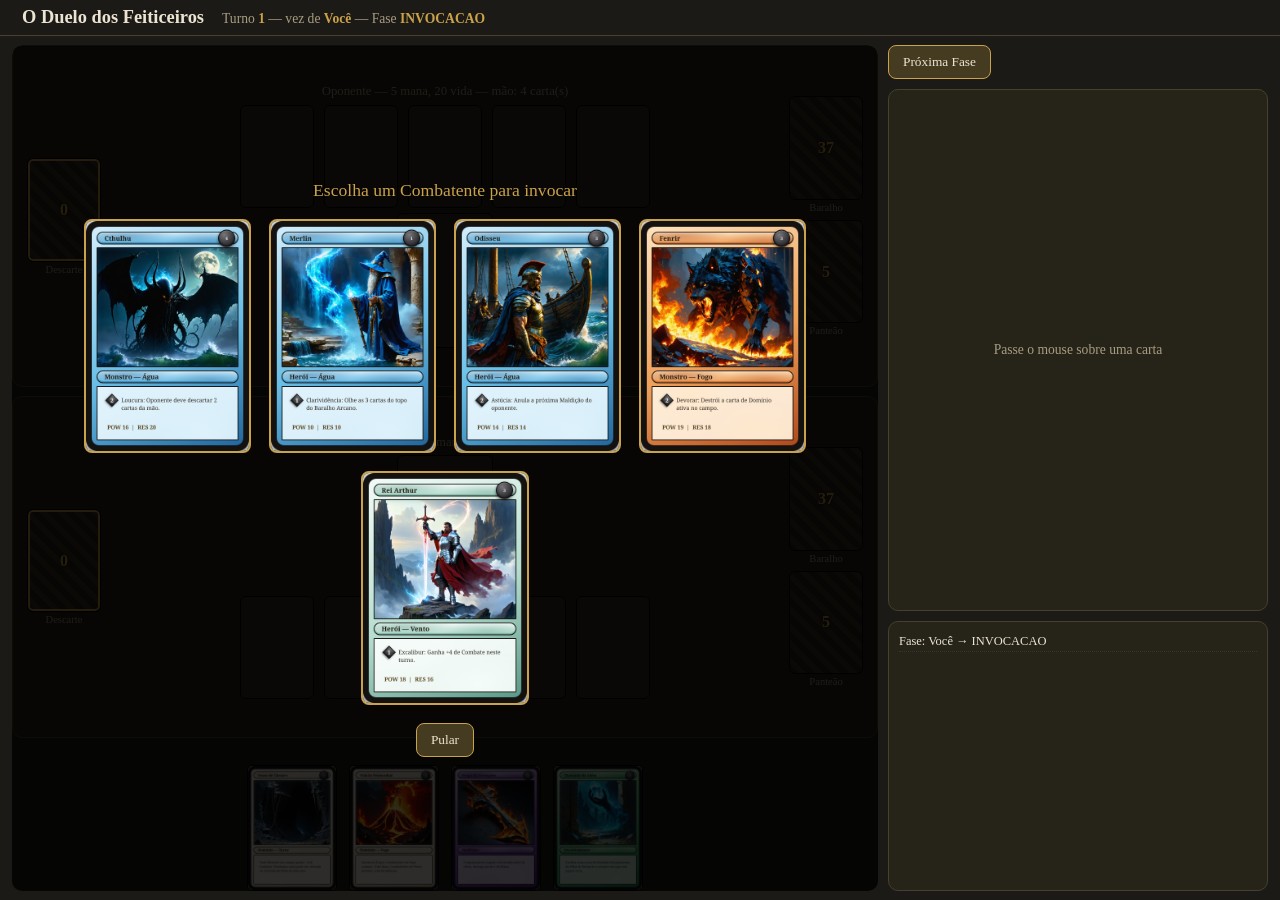
==== webgame/index.html @ 6816a3c7 "Initial commit: baseline snapshot of O Duelo dos Feiticeiros Python reference engine (game/), browse" ====
<!doctype html>
<html lang="pt-BR">
<head>
<meta charset="UTF-8" />
<title>O Duelo dos Feiticeiros</title>
<link rel="stylesheet" href="style.css" />
</head>
<body>

<header>
  <h1>O Duelo dos Feiticeiros</h1>
  <div class="status" id="status-turno"></div>
</header>

<main>
  <section class="tabuleiro oponente" id="tabuleiro-oponente"></section>

  <section class="tabuleiro jogador" id="tabuleiro-jogador"></section>

  <div class="mao-jogador" id="mao-jogador"></div>

  <aside class="painel-lateral">
    <!-- Fim de turno/Atacar ficam SEMPRE acima do preview (primeiro no fluxo
         em coluna), pra nunca ficarem inacessíveis atrás de uma imagem de
         preview grande. -->
    <div class="controles">
      <button class="acao" id="btn-fase">Próxima Fase</button>
      <button class="acao" id="btn-atacar" style="display:none">Atacar</button>
    </div>
    <div id="preview">
      <div class="vazio" id="preview-vazio">Passe o mouse sobre uma carta</div>
      <img id="preview-img" style="display:none" alt="" />
      <div class="legenda" id="preview-legenda" style="display:none">
        <div class="nome" id="preview-nome"></div>
        <div class="meta" id="preview-meta"></div>
      </div>
    </div>
    <div id="log"></div>
  </aside>

  <!-- Os overlays ficam DENTRO do grid, restritos a coluna do tabuleiro
       (grid-column 1), pra nunca cobrir o painel de preview ao lado. -->
  <div id="overlay-selecao">
    <div id="selecao-prompt" style="font-size:1.1rem;color:var(--accent)"></div>
    <div class="opcoes" id="selecao-opcoes"></div>
  </div>

  <div id="overlay-fim">
    <h2 id="fim-titulo"></h2>
    <p id="fim-motivo"></p>
    <p id="fim-resumo"></p>
    <button class="acao" id="btn-nova-partida">Nova Partida</button>
  </div>

  <div id="overlay-descarte">
    <div id="descarte-titulo" style="font-size:1.1rem;color:var(--accent)"></div>
    <div class="opcoes opcoes-rolavel" id="descarte-cartas"></div>
    <button class="acao" id="btn-fechar-descarte">Fechar</button>
  </div>
</main>

<script src="data.js"></script>
<script src="events.js"></script>
<script src="triggers.js"></script>
<script src="deck.js"></script>
<script src="board.js"></script>
<script src="engine.js"></script>
<script src="selection.js"></script>
<script src="effects.js"></script>
<script src="curses.js"></script>
<script src="actions.js"></script>
<script src="ai.js"></script>
<script src="ui.js"></script>
<script src="main.js"></script>
</body>
</html>
---- webgame/style.css ----
/* Paleta e tokens no mesmo espírito de gallery.html/templates/card.css */
:root {
  --bg: #1c1a16;
  --bg-panel: #262319;
  --bg-slot: #302c22;
  --border: #46402c;
  --text: #ece4d2;
  --text-muted: #a89d81;
  --accent: #c9a24b;
  --accent-2: #6fae9d;
  --perigo: #d16a5a;
}

* { box-sizing: border-box; }
html, body {
  margin: 0; height: 100%;
  background: var(--bg); color: var(--text);
  font-family: Georgia, 'Times New Roman', serif;
  overflow: hidden; /* a pagina inteira (mao + tabuleiro) precisa caber na tela, sem rolagem */
}
body { display: flex; flex-direction: column; height: 100vh; }

header {
  flex: 0 0 auto;
  padding: 0.8vh 22px;
  border-bottom: 1px solid var(--border);
  display: flex; align-items: baseline; gap: 18px; flex-wrap: wrap;
}
header h1 { margin: 0; font-size: 1.15rem; }
header .status { color: var(--text-muted); font-size: 0.85rem; }
header .status b { color: var(--accent); }

main {
  flex: 1 1 auto;
  display: grid;
  grid-template-columns: 1fr 380px;
  grid-template-rows: 1fr 1fr auto;
  gap: 1vh 10px;
  padding: 1vh 12px;
  min-height: 0;
}

.tabuleiro {
  display: flex;
  flex-direction: row;
  align-items: center;
  justify-content: space-between;
  gap: 14px;
  padding: 0.6vh 14px;
  background: var(--bg-panel);
  border: 1px solid var(--border);
  border-radius: 10px;
  min-height: 0;
  /* position:relative sozinho NÃO cria stacking context — sem o z-index:0
     aqui, o ::before com z-index:-1 (fundo do Domínio) escapa pra debaixo de
     um ancestral qualquer em vez de ficar só atrás dos filhos DESTE elemento,
     e some visualmente atrás do fundo escuro da página. */
  position: relative; z-index: 0;
}
.tabuleiro.oponente { grid-column: 1; grid-row: 1; }
.tabuleiro.jogador { grid-column: 1; grid-row: 2; }
.mao-jogador { grid-column: 1; grid-row: 3; }

/* Só pode haver 1 Domínio ativo por lado (jogar outro destrói o anterior —
   TCG.acoes.jogarCartaDeCampo). Enquanto ativo, a arte dele vira o fundo do
   campo INTEIRO dos dois lados do tabuleiro (TCG.dominioParaFundo) — não um
   card num slot. A arte fica num ::before (não direto no .tabuleiro) pra dar
   pra inverter só ela no lado do oponente sem virar o conteúdo real (cartas,
   pilhas) de cabeça pra baixo junto; z-index negativo garante que ela fica
   ATRÁS dos filhos normais do tabuleiro (ver truque de "camada de fundo" com
   position:relative no pai + z-index:-1 no pseudo-elemento). O gradiente
   escurece a arte pra manter as cartas por cima legíveis. */
.tabuleiro.com-dominio::before {
  content: "";
  position: absolute; inset: 0; z-index: -1; border-radius: 10px;
  background-image: linear-gradient(rgba(12,10,8,0.74), rgba(12,10,8,0.74)), var(--dominio-art);
  background-size: cover;
  background-position: center;
  pointer-events: none;
}
/* O tabuleiro do oponente é o lado "espelhado" da mesa (mesma ideia de
   virar o combatente dele pra encarar o do jogador, ver .tabuleiro do
   oponente/jogador em renderLado) — a arte do Domínio compartilhado também
   aparece invertida ali, como se fosse vista do lado oposto da mesma cena. */
.tabuleiro.oponente.com-dominio::before {
  transform: scaleY(-1);
}
.dominio-tag {
  position: absolute; top: 6px; left: 12px; z-index: 5;
  background: rgba(15,13,10,0.85); color: var(--accent);
  font-size: 0.7rem; padding: 3px 10px; border-radius: 6px;
  border: 1px solid rgba(201,162,75,0.6);
  cursor: pointer;
}

.tabuleiro-centro {
  flex: 1 1 auto;
  display: flex; flex-direction: column; align-items: center; justify-content: center;
  gap: 0.6vh; min-width: 0;
}

/* Baralho/Panteão ficam à DIREITA (empilhados), Descarte à ESQUERDA — cada
   um do mesmo tamanho de um slot normal, só virado pra baixo com o número
   de cartas centralizado por cima. */
.pilhas-laterais { display: flex; flex-direction: column; gap: 0.8vh; align-items: center; flex: 0 0 auto; }

.linha-magia { display: flex; gap: 10px; }
.linha-monstro { display: flex; gap: 16px; align-items: center; }

.pilha { display: flex; flex-direction: column; align-items: center; gap: 2px; }
.pilha-rotulo { font-size: 0.66rem; color: var(--text-muted); }

/* Hover aumenta o card inteiro (moldura + arte juntas, sem cortar cantos) —
   por isso o scale vai no .slot/.carta-mao, nao na <img> sozinha.
   Tamanho em vh (com aspect-ratio pro resto vir sozinho) pra tudo — mão e
   tabuleiro inteiros — encolher/crescer junto com a altura da janela e
   sempre caber na tela sem precisar rolar. */
.slot {
  height: 11.5vh;
  aspect-ratio: 5 / 7;
  border-radius: 6px;
  background: var(--bg-slot);
  border: 1px solid #000;
  display: flex; align-items: center; justify-content: center;
  overflow: hidden;
  position: relative;
  transition: transform 0.12s ease-out;
  transform-origin: center bottom;
  flex: 0 0 auto;
}
.slot img { width: 100%; height: 100%; object-fit: cover; }
.slot.monstro { height: 15vh; }
.slot.clicavel { cursor: pointer; box-shadow: 0 0 0 2px var(--accent) inset; }
.slot.verso {
  background: repeating-linear-gradient(45deg, #2c2418, #2c2418 6px, #3a3020 6px, #3a3020 12px);
}
.slot.verso:not(.clicavel) { cursor: default; }
.slot:hover, .slot:focus-visible { transform: scale(1.45); z-index: 30; }

.pilha-numero {
  font-size: 1rem; font-weight: 700; color: var(--accent);
  text-shadow: 0 1px 3px rgba(0,0,0,.8);
}

/* POW/RES sempre visível — os valores mudam com buffs/debuffs e a arte
   impressa no PNG é estática, então isso é o único lugar confiável. */
.stats-badge {
  position: absolute; bottom: 4px; left: 50%; transform: translateX(-50%);
  background: rgba(15,13,10,0.92); color: var(--accent);
  font-size: 0.62rem; font-weight: 700; letter-spacing: 0.01em;
  padding: 2px 7px; border-radius: 5px; white-space: nowrap;
  border: 1px solid rgba(201,162,75,0.55);
  pointer-events: none;
}

.mao-oponente-info, .info-lado {
  color: var(--text-muted); font-size: 0.8rem; text-align: center;
}

.mao-jogador {
  display: flex; gap: 12px; justify-content: center; align-items: flex-end;
  min-height: 0; padding-top: 2vh;
}
.mao-jogador .carta-mao {
  height: 14vh; aspect-ratio: 5 / 7; border-radius: 6px; overflow: hidden; cursor: pointer;
  border: 1px solid #000; transition: transform 0.12s ease-out; transform-origin: center bottom;
  position: relative; flex: 0 0 auto;
}
.mao-jogador .carta-mao:hover, .mao-jogador .carta-mao:focus-visible { transform: scale(1.5); z-index: 30; }
.mao-jogador .carta-mao img { width: 100%; height: 100%; object-fit: cover; }

.painel-lateral {
  grid-column: 2; grid-row: 1 / span 3;
  display: flex; flex-direction: column; gap: 10px; min-height: 0;
}

#preview {
  background: var(--bg-panel); border: 1px solid var(--border); border-radius: 10px;
  padding: 14px; display: flex; flex-direction: column; align-items: center; gap: 8px;
  justify-content: center;
  /* tamanho CONSTANTE em vh — proporcional só à altura da janela, nunca ao
     que sobra depois de .controles/#log (senão o preview muda de tamanho
     conforme o log enche). flex:0 0 auto pra nao entrar na divisao de
     espaco flexivel; quem cede espaço quando falta altura é o #log (abaixo). */
  flex: 0 0 auto; height: 58vh; overflow: hidden;
}
#preview img { max-width: 100%; max-height: 100%; border-radius: 8px; box-shadow: 0 10px 30px rgba(0,0,0,.5); object-fit: contain; }
#preview .vazio { color: var(--text-muted); font-size: 0.85rem; padding: 40px 0; }
#preview .legenda { text-align: center; font-size: 0.85rem; }
#preview .legenda .nome { color: var(--accent); font-size: 1rem; }
#preview .legenda .meta { color: var(--text-muted); }

/* Nunca encolhe: fim de turno/atacar tem que estar sempre visivel, acima
   do preview (que e o elemento flexivel/que pode encolher no lugar dele). */
.controles { display: flex; gap: 8px; flex-wrap: wrap; flex: 0 0 auto; }
button.acao {
  background: #453b20; color: var(--text); border: 1px solid var(--accent);
  border-radius: 8px; padding: 8px 14px; font-family: inherit; cursor: pointer;
}
button.acao:hover { background: #574a28; }
button.acao:disabled { opacity: 0.4; cursor: not-allowed; }

#log {
  background: var(--bg-panel); border: 1px solid var(--border); border-radius: 10px;
  padding: 10px; flex: 1 1 auto; overflow-y: auto; font-size: 0.78rem; min-height: 0;
}
#log div { padding: 2px 0; border-bottom: 1px dotted #3a352a; }

/* Ocupam so a coluna do tabuleiro (grid-column 1, todas as linhas) — nunca
   a coluna do painel de preview/log, pra dar pra ver a carta em destaque
   enquanto escolhe. */
#overlay-selecao, #overlay-fim, #overlay-descarte {
  grid-column: 1; grid-row: 1 / -1;
  background: rgba(0,0,0,0.82); border-radius: 10px;
  display: none; align-items: center; justify-content: center; flex-direction: column; gap: 18px;
  z-index: 40; padding: 24px;
}
#overlay-selecao.ativo, #overlay-fim.ativo, #overlay-descarte.ativo { display: flex; }
#overlay-selecao .opcoes, #overlay-fim .resumo, #overlay-descarte .opcoes {
  display: flex; gap: 18px; flex-wrap: wrap; justify-content: center; max-width: 100%;
}
#overlay-descarte .opcoes { max-height: 70vh; overflow-y: auto; padding: 4px; }
/* Cartas de modal (invocação/seleção/descarte) bem maiores que um slot comum
   do tabuleiro — é a tela toda focada nessa escolha, não um card entre outros
   no campo. Em vh, como o resto das cartas do jogo, pra continuar cabendo
   na viewport (e crescer/encolher junto com ela) sem gerar rolagem. */
#overlay-selecao .opcoes img, #overlay-descarte .opcoes img {
  height: 26vh; width: auto; aspect-ratio: 5 / 7; border-radius: 8px; cursor: pointer; border: 2px solid var(--accent);
  transition: transform 0.12s ease-out; transform-origin: center bottom;
}
#overlay-selecao .opcoes img:hover, #overlay-selecao .opcoes img:focus-visible,
#overlay-descarte .opcoes img:hover, #overlay-descarte .opcoes img:focus-visible { transform: scale(1.5); z-index: 30; position: relative; }
#overlay-fim h2 { color: var(--accent); font-size: 2rem; margin: 0; }
#overlay-fim p { color: var(--text-muted); }

.acao-invalida { color: var(--perigo); }
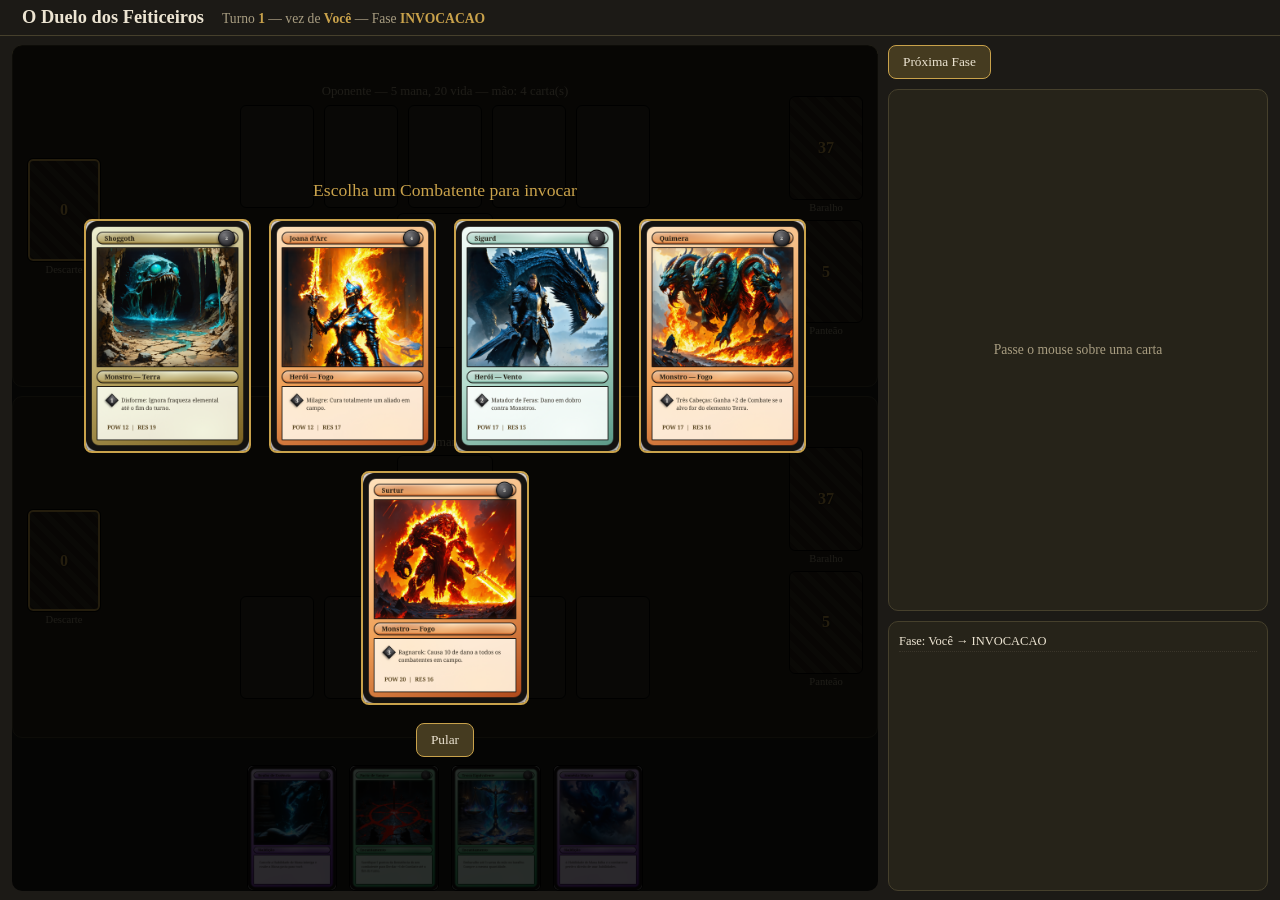
==== commit 88f150fb: "webgame: add CSS-only animation layer for card actions Adds lightweight, self-cleaning animations (f" ====
--- a/webgame/index.html
+++ b/webgame/index.html
@@ -57,6 +57,10 @@
     <div class="opcoes opcoes-rolavel" id="descarte-cartas"></div>
     <button class="acao" id="btn-fechar-descarte">Fechar</button>
   </div>
+  <!-- camada de animações: nunca tocada pelo render() (que refaz o tabuleiro
+       inteiro do zero a cada ação) — ui.js injeta e remove elementos aqui,
+       desacoplado do ciclo de re-render. -->
+  <div id="fx-layer" aria-hidden="true"></div>
 </main>
 
 <script src="data.js"></script>
--- a/webgame/style.css
+++ b/webgame/style.css
@@ -9,6 +9,11 @@
   --accent: #c9a24b;
   --accent-2: #6fae9d;
   --perigo: #d16a5a;
+  /* aliases semânticos pras animações (fx-layer, no fim deste arquivo) —
+     reaproveita a mesma paleta, não inventa cores novas */
+  --fx-dano: var(--perigo);
+  --fx-cura: var(--accent-2);
+  --fx-destaque: var(--accent);
 }
 
 * { box-sizing: border-box; }
@@ -234,3 +239,91 @@
 #overlay-fim p { color: var(--text-muted); }
 
 .acao-invalida { color: var(--perigo); }
+
+/* ---- animações (ver ui.js, secao "FX") ---------------------------------
+   Duas famílias:
+   - "em-lugar": classes aplicadas DIRETO num .slot/.carta-mao que já está
+     no layout normal (achado via WeakMap em ui.js) — não usam
+     position:fixed, só reagem em cima da posição onde o elemento já está.
+   - "camada" (#fx-layer): elementos soltos, position:fixed, injetados e
+     removidos por ui.js num container que o render() nunca toca — usados
+     quando o alvo está saindo de campo (voa até outra pilha) ou já não
+     existe mais no DOM da vez seguinte (destruição).
+   `--fx-cor` (custom prop setada por instância) escolhe a cor; default
+   --fx-destaque. `--fx-atraso` escalona uma sequência de eventos de UMA
+   mesma ação (ver TCG.proximoAtraso em ui.js) pra não animar tudo junto. */
+
+#fx-layer { position: fixed; inset: 0; pointer-events: none; z-index: 100; overflow: hidden; }
+
+/* -- em-lugar ------------------------------------------------------- */
+
+.fx-pulso {
+  animation: fx-pulso 320ms ease-out both;
+  animation-delay: var(--fx-atraso, 0ms);
+}
+@keyframes fx-pulso {
+  0%   { box-shadow: 0 0 0 0 color-mix(in srgb, var(--fx-cor, var(--fx-destaque)) 70%, transparent); }
+  40%  { box-shadow: 0 0 0 6px color-mix(in srgb, var(--fx-cor, var(--fx-destaque)) 55%, transparent); }
+  100% { box-shadow: 0 0 0 0 transparent; }
+}
+
+.fx-shake {
+  animation: fx-shake 260ms ease-in-out both;
+  animation-delay: var(--fx-atraso, 0ms);
+}
+@keyframes fx-shake {
+  0%, 100% { transform: translateX(0); }
+  20% { transform: translateX(-4px); }
+  40% { transform: translateX(4px); }
+  60% { transform: translateX(-3px); }
+  80% { transform: translateX(2px); }
+}
+
+/* -- camada (#fx-layer) ---------------------------------------------- */
+
+.fx-ghost {
+  position: fixed;
+  object-fit: cover;
+  border-radius: 6px;
+  box-shadow: 0 4px 14px rgba(0, 0, 0, 0.5);
+  animation: fx-fly var(--fx-duracao, 380ms) ease-out both;
+  animation-delay: var(--fx-atraso, 0ms);
+}
+@keyframes fx-fly {
+  from { left: var(--x0); top: var(--y0); width: var(--w0); height: var(--h0); opacity: 0.95; }
+  to   { left: var(--x1); top: var(--y1); width: var(--w1); height: var(--h1); opacity: 0.1; }
+}
+
+.fx-num {
+  position: fixed;
+  transform: translate(-50%, 0);
+  font-weight: bold;
+  font-size: 1.1rem;
+  color: var(--fx-cor, var(--fx-destaque));
+  text-shadow: 0 1px 3px rgba(0, 0, 0, 0.85);
+  white-space: nowrap;
+  animation: fx-float-num 700ms ease-out both;
+  animation-delay: var(--fx-atraso, 0ms);
+}
+@keyframes fx-float-num {
+  0%   { transform: translate(-50%, 0); opacity: 0; }
+  15%  { opacity: 1; }
+  100% { transform: translate(-50%, -34px); opacity: 0; }
+}
+
+.fx-anel {
+  position: fixed;
+  border-radius: 10px;
+  border: 3px solid var(--fx-cor, var(--fx-dano));
+  animation: fx-anel 420ms ease-out both;
+  animation-delay: var(--fx-atraso, 0ms);
+}
+@keyframes fx-anel {
+  0%   { opacity: 0.9; transform: scale(0.9); }
+  100% { opacity: 0; transform: scale(1.35); }
+}
+
+@media (prefers-reduced-motion: reduce) {
+  .fx-pulso, .fx-shake, .fx-ghost, .fx-num, .fx-anel { animation: none !important; }
+  #fx-layer { display: none; }
+}
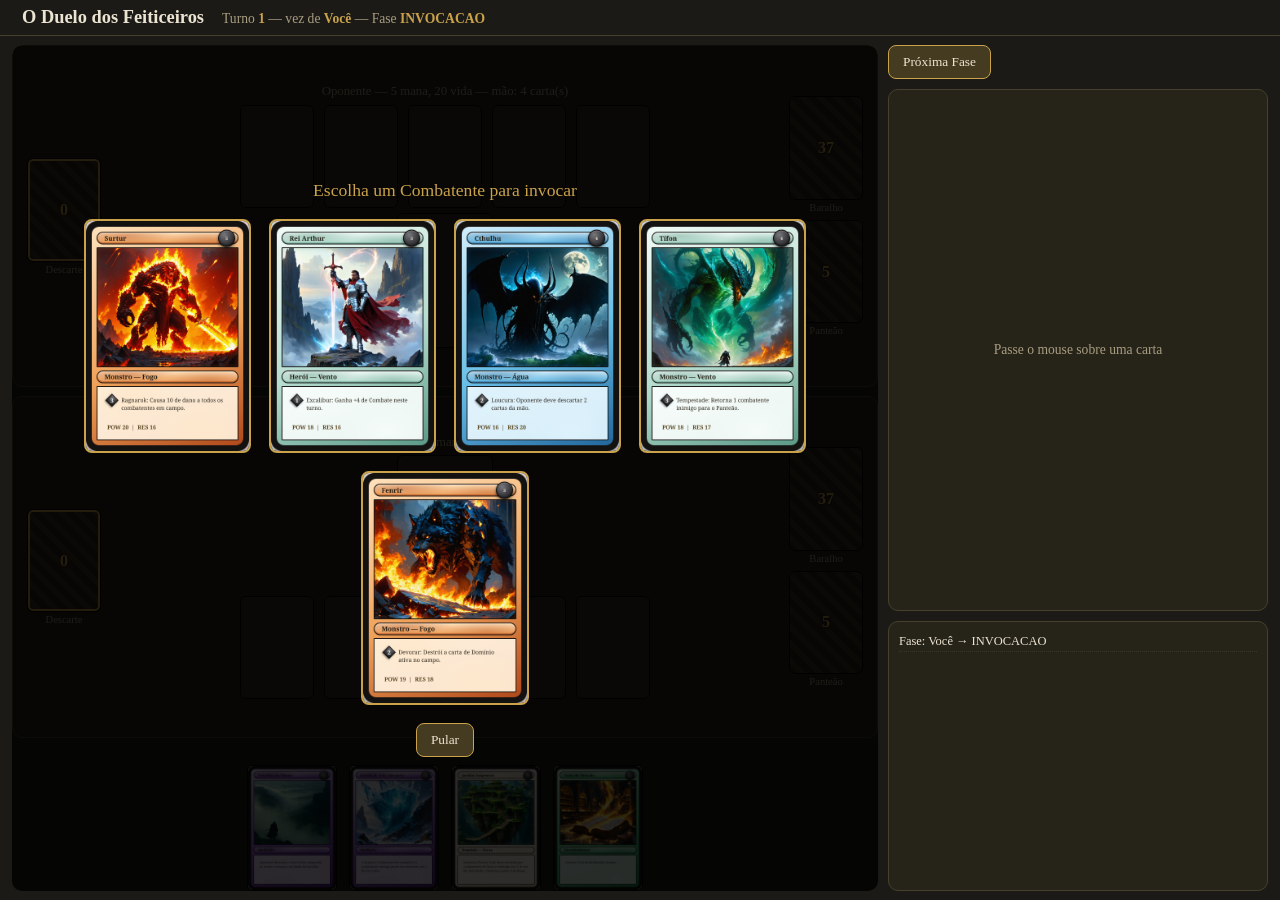
==== commit 370c7858: "webgame: Animation/Sound -> State ordering, fixed 1s durations, LAN multiplayer Two things landed to" ====
--- a/webgame/index.html
+++ b/webgame/index.html
@@ -10,6 +10,7 @@
 <header>
   <h1>O Duelo dos Feiticeiros</h1>
   <div class="status" id="status-turno"></div>
+  <div class="status" id="status-multiplayer" style="display:none"></div>
 </header>
 
 <main>
@@ -74,6 +75,7 @@
 <script src="curses.js"></script>
 <script src="actions.js"></script>
 <script src="ai.js"></script>
+<script src="rede.js"></script>
 <script src="ui.js"></script>
 <script src="main.js"></script>
 </body>
--- a/webgame/style.css
+++ b/webgame/style.css
@@ -250,33 +250,56 @@
      quando o alvo está saindo de campo (voa até outra pilha) ou já não
      existe mais no DOM da vez seguinte (destruição).
    `--fx-cor` (custom prop setada por instância) escolhe a cor; default
-   --fx-destaque. `--fx-atraso` escalona uma sequência de eventos de UMA
-   mesma ação (ver TCG.proximoAtraso em ui.js) pra não animar tudo junto. */
+   --fx-destaque. A SEQUÊNCIA de vários eventos de uma mesma ação é
+   controlada em JS (fila de animação, ui.js) — cada animação aqui só
+   sabe tocar do começo ao fim; quem decide QUANDO cada uma começa é o
+   `enfileirarFx`/`processarFilaFx` de lá, não CSS. */
 
 #fx-layer { position: fixed; inset: 0; pointer-events: none; z-index: 100; overflow: hidden; }
 
 /* -- em-lugar ------------------------------------------------------- */
 
+/* Duração agora vem do SOM pareado (ver DURACAO_SOM em ui.js) — pode ser
+   bem mais longa que o "golpe" visual em si (ex.: Attack.wav = 1.42s).
+   Pulso/shake/anel front-load o movimento nos primeiros ~35-45% do tempo
+   e SEGURAM no estado final pro resto — sem isso, esticar o mesmo keyframe
+   pela duração inteira faria a "batida" ficar lenta/mole em vez de rápida,
+   com o som só tocando por cima de um resto de tempo parado (o que é
+   exatamente a intenção: o efeito visual pontua o INÍCIO do som). */
+
 .fx-pulso {
-  animation: fx-pulso 320ms ease-out both;
-  animation-delay: var(--fx-atraso, 0ms);
+  animation: fx-pulso var(--fx-duracao, 320ms) ease-out both;
 }
 @keyframes fx-pulso {
-  0%   { box-shadow: 0 0 0 0 color-mix(in srgb, var(--fx-cor, var(--fx-destaque)) 70%, transparent); }
-  40%  { box-shadow: 0 0 0 6px color-mix(in srgb, var(--fx-cor, var(--fx-destaque)) 55%, transparent); }
-  100% { box-shadow: 0 0 0 0 transparent; }
+  0%        { box-shadow: 0 0 0 0 color-mix(in srgb, var(--fx-cor, var(--fx-destaque)) 70%, transparent); }
+  18%       { box-shadow: 0 0 0 6px color-mix(in srgb, var(--fx-cor, var(--fx-destaque)) 55%, transparent); }
+  45%, 100% { box-shadow: 0 0 0 0 transparent; }
+}
+
+/* variante maior — usada no impacto de dano (ver ui.js, fxPulso(..., true)):
+   o momento mais importante de acompanhar na partida. */
+.fx-pulso.grande {
+  animation: fx-pulso-grande var(--fx-duracao, 550ms) ease-out both;
+}
+@keyframes fx-pulso-grande {
+  0%        { box-shadow: 0 0 0 0 color-mix(in srgb, var(--fx-cor, var(--fx-dano)) 80%, transparent); transform: scale(1); }
+  16%       { box-shadow: 0 0 0 14px color-mix(in srgb, var(--fx-cor, var(--fx-dano)) 60%, transparent); transform: scale(1.05); }
+  40%, 100% { box-shadow: 0 0 0 0 transparent; transform: scale(1); }
 }
 
 .fx-shake {
-  animation: fx-shake 260ms ease-in-out both;
-  animation-delay: var(--fx-atraso, 0ms);
+  animation: fx-shake var(--fx-duracao, 260ms) ease-in-out both;
 }
 @keyframes fx-shake {
-  0%, 100% { transform: translateX(0); }
-  20% { transform: translateX(-4px); }
-  40% { transform: translateX(4px); }
-  60% { transform: translateX(-3px); }
-  80% { transform: translateX(2px); }
+  0%, 45%, 100% { transform: translateX(0); }
+  4%  { transform: translateX(-6px); }
+  9%  { transform: translateX(6px); }
+  14% { transform: translateX(-5px); }
+  19% { transform: translateX(5px); }
+  24% { transform: translateX(-4px); }
+  29% { transform: translateX(4px); }
+  34% { transform: translateX(-2px); }
+  39% { transform: translateX(2px); }
 }
 
 /* -- camada (#fx-layer) ---------------------------------------------- */
@@ -287,7 +310,6 @@
   border-radius: 6px;
   box-shadow: 0 4px 14px rgba(0, 0, 0, 0.5);
   animation: fx-fly var(--fx-duracao, 380ms) ease-out both;
-  animation-delay: var(--fx-atraso, 0ms);
 }
 @keyframes fx-fly {
   from { left: var(--x0); top: var(--y0); width: var(--w0); height: var(--h0); opacity: 0.95; }
@@ -302,8 +324,7 @@
   color: var(--fx-cor, var(--fx-destaque));
   text-shadow: 0 1px 3px rgba(0, 0, 0, 0.85);
   white-space: nowrap;
-  animation: fx-float-num 700ms ease-out both;
-  animation-delay: var(--fx-atraso, 0ms);
+  animation: fx-float-num var(--fx-duracao, 700ms) ease-out both;
 }
 @keyframes fx-float-num {
   0%   { transform: translate(-50%, 0); opacity: 0; }
@@ -311,19 +332,92 @@
   100% { transform: translate(-50%, -34px); opacity: 0; }
 }
 
+/* variante maior/mais demorada — usada nos números de dano (ver ui.js,
+   fxSpawnNumero(..., true)): maior, some mais devagar, com um leve "pop"
+   de entrada em vez de só flutuar. */
+.fx-num.grande {
+  font-size: 1.9rem;
+  /* contorno preto em várias direções (não só um blur embaixo) — sem isso o
+     número some em cima de artes de carta com tons parecidos com --fx-dano */
+  text-shadow:
+    -1.5px -1.5px 0 #000, 1.5px -1.5px 0 #000,
+    -1.5px 1.5px 0 #000, 1.5px 1.5px 0 #000,
+    0 2px 6px rgba(0, 0, 0, 0.9);
+  animation: fx-float-num-grande var(--fx-duracao, 1100ms) ease-out both;
+}
+@keyframes fx-float-num-grande {
+  0%   { transform: translate(-50%, 0) scale(0.75); opacity: 0; }
+  12%  { transform: translate(-50%, -6px) scale(1.15); opacity: 1; }
+  30%  { transform: translate(-50%, -10px) scale(1); opacity: 1; }
+  100% { transform: translate(-50%, -58px) scale(1); opacity: 0; }
+}
+
 .fx-anel {
   position: fixed;
   border-radius: 10px;
   border: 3px solid var(--fx-cor, var(--fx-dano));
-  animation: fx-anel 420ms ease-out both;
-  animation-delay: var(--fx-atraso, 0ms);
+  animation: fx-anel var(--fx-duracao, 420ms) ease-out both;
 }
 @keyframes fx-anel {
-  0%   { opacity: 0.9; transform: scale(0.9); }
-  100% { opacity: 0; transform: scale(1.35); }
+  0%        { opacity: 0.9; transform: scale(0.9); }
+  35%, 100% { opacity: 0; transform: scale(1.35); }
+}
+
+/* Revelação de Maldição: flip 3D verso -> arte real (ver ui.js fxSpawnFlip).
+   Técnica clássica: o CONTAINER gira 0deg -> 180deg; a face da frente já
+   nasce pré-girada 180deg, então quando o container termina em 180deg ela
+   fica "de frente" (180 + 180 = 360 = 0), e o verso (que nasce a 0deg) vira
+   de costas — cada face usa backface-visibility:hidden pra sumir sozinha
+   quando está de costas. */
+.fx-flip {
+  position: fixed;
+  perspective: 900px;
+  border-radius: 6px;
+}
+.fx-flip-interior {
+  position: relative;
+  width: 100%;
+  height: 100%;
+  transform-style: preserve-3d;
+  animation: fx-flip-girar var(--fx-duracao, 620ms) cubic-bezier(0.3, 0.1, 0.3, 1) both;
+}
+@keyframes fx-flip-girar {
+  0%   { transform: rotateY(0deg); }
+  100% { transform: rotateY(180deg); }
+}
+.fx-flip-verso, .fx-flip-frente {
+  position: absolute;
+  inset: 0;
+  backface-visibility: hidden;
+  border-radius: 6px;
+  overflow: hidden;
+  box-shadow: 0 4px 16px rgba(0, 0, 0, 0.55);
+  border: 2px solid var(--fx-destaque);
+}
+.fx-flip-verso {
+  background: repeating-linear-gradient(45deg, #2c2418, #2c2418 6px, #3a3020 6px, #3a3020 12px);
+}
+.fx-flip-frente {
+  transform: rotateY(180deg);
+}
+.fx-flip-frente img { width: 100%; height: 100%; object-fit: cover; display: block; }
+
+/* Cura: brilho suave que se expande — de propósito BEM diferente do pulso
+   seco de buff/dano (fx-pulso): cura é reconfortante, não um impacto. */
+.fx-cura-bloom {
+  position: fixed;
+  border-radius: 50%;
+  background: radial-gradient(circle, color-mix(in srgb, var(--fx-cura) 55%, transparent) 0%, transparent 72%);
+  animation: fx-bloom var(--fx-duracao, 750ms) ease-out both;
+}
+@keyframes fx-bloom {
+  0%   { opacity: 0; transform: scale(0.4); }
+  35%  { opacity: 1; transform: scale(1); }
+  100% { opacity: 0; transform: scale(1.5); }
 }
 
 @media (prefers-reduced-motion: reduce) {
-  .fx-pulso, .fx-shake, .fx-ghost, .fx-num, .fx-anel { animation: none !important; }
+  .fx-pulso, .fx-shake, .fx-ghost, .fx-num, .fx-anel,
+  .fx-flip-interior, .fx-cura-bloom { animation: none !important; }
   #fx-layer { display: none; }
 }
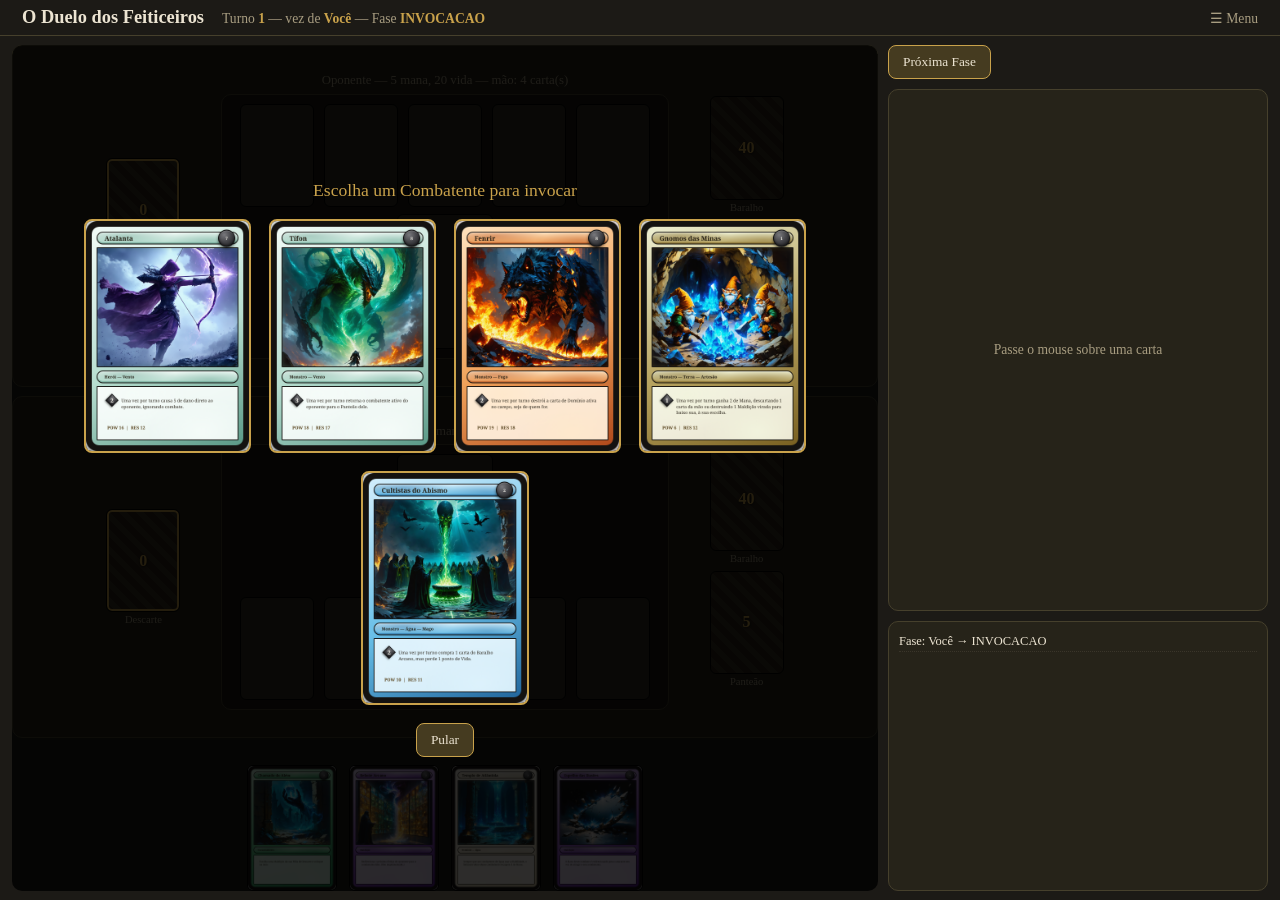
==== commit d43a8c23: "Menu Principal + Construção de Baralho (Panteão + Baralho Arcano) Duas páginas novas, ao lado do ind" ====
--- a/webgame/index.html
+++ b/webgame/index.html
@@ -11,6 +11,7 @@
   <h1>O Duelo dos Feiticeiros</h1>
   <div class="status" id="status-turno"></div>
   <div class="status" id="status-multiplayer" style="display:none"></div>
+  <a href="menu.html" class="status" style="margin-left:auto">☰ Menu</a>
 </header>
 
 <main>
--- a/webgame/style.css
+++ b/webgame/style.css
@@ -34,6 +34,8 @@
 header h1 { margin: 0; font-size: 1.15rem; }
 header .status { color: var(--text-muted); font-size: 0.85rem; }
 header .status b { color: var(--accent); }
+a.status { text-decoration: none; }
+a.status:hover, a.status:focus-visible { color: var(--accent); }
 
 main {
   flex: 1 1 auto;
@@ -49,8 +51,12 @@
   display: flex;
   flex-direction: row;
   align-items: center;
-  justify-content: space-between;
-  gap: 14px;
+  /* "space-between" grudava Descarte/Baralho/Panteão nas bordas do painel,
+     bem longe do quadro de campo no meio (o vão crescia sozinho conforme a
+     janela ficava mais larga). "center" com um gap generoso aproxima as
+     pilhas do centro, mantendo cada uma do seu lado (esquerda/direita). */
+  justify-content: center;
+  gap: 3.2vw;
   padding: 0.6vh 14px;
   background: var(--bg-panel);
   border: 1px solid var(--border);
@@ -99,7 +105,10 @@
 }
 
 .tabuleiro-centro {
-  flex: 1 1 auto;
+  /* sem flex-grow: o bloco só ocupa o espaço do próprio conteúdo (o rótulo +
+     o quadro de campo), pra "center" no .tabuleiro (acima) agrupar tudo no
+     meio em vez de esticar isso e empurrar as pilhas pras bordas. */
+  flex: 0 1 auto;
   display: flex; flex-direction: column; align-items: center; justify-content: center;
   gap: 0.6vh; min-width: 0;
 }
@@ -108,6 +117,19 @@
    um do mesmo tamanho de um slot normal, só virado pra baixo com o número
    de cartas centralizado por cima. */
 .pilhas-laterais { display: flex; flex-direction: column; gap: 0.8vh; align-items: center; flex: 0 0 auto; }
+
+/* O "quadro de campo" agrupa o combatente ativo + as 5 magias num único
+   componente visual (fundo/borda próprios) — antes os slots ficavam soltos
+   direto sobre o fundo da cena/Domínio, sem nada que os separasse das
+   pilhas laterais ou do resto do tabuleiro. */
+.quadro-de-campo {
+  display: flex; flex-direction: column; align-items: center;
+  gap: 0.8vh;
+  background: rgba(12, 10, 8, 0.4);
+  border: 1px solid var(--border);
+  border-radius: 10px;
+  padding: 1vh 1.4vw;
+}
 
 .linha-magia { display: flex; gap: 10px; }
 .linha-monstro { display: flex; gap: 16px; align-items: center; }
@@ -421,3 +443,44 @@
   .fx-flip-interior, .fx-cura-bloom { animation: none !important; }
   #fx-layer { display: none; }
 }
+
+/* ---- Menu Principal + Construção de Baralho (menu.html, deckbuilder.html) ----
+   Só adição — nenhuma regra acima é tocada. `main` (linha 38) por padrão é o
+   grid de 2 colunas/3 linhas do tabuleiro; as duas páginas novas dão um
+   `main.tela-*` com especificidade maior pra sobrescrever display/linhas,
+   mas continuam herdando --tokens/button.acao/.painel-lateral/#preview do
+   resto do arquivo. */
+
+main.tela-menu {
+  display: flex; flex-direction: column; align-items: center; justify-content: center; gap: 22px;
+}
+.menu-opcoes { display: flex; flex-direction: column; gap: 14px; width: 260px; }
+.menu-opcoes button.acao { padding: 14px 18px; font-size: 1.05rem; }
+.menu-status { color: var(--text-muted); font-size: 0.85rem; text-align: center; max-width: 420px; }
+
+main.tela-deckbuilder { grid-template-rows: 1fr; }
+.pools { grid-column: 1; display: flex; flex-direction: column; gap: 10px; min-height: 0; }
+.pool-secao {
+  background: var(--bg-panel); border: 1px solid var(--border); border-radius: 10px;
+  padding: 10px; display: flex; flex-direction: column; gap: 8px; min-height: 0; flex: 1 1 0;
+}
+.pool-secao__cabecalho { display: flex; justify-content: space-between; align-items: baseline; flex: 0 0 auto; }
+.pool-secao__cabecalho h2 { margin: 0; font-size: 0.95rem; }
+.pool-secao__contador { font-weight: bold; }
+.pool-secao__contador.ok { color: var(--accent-2); }
+.pool-secao__contador.invalido { color: var(--perigo); }
+.pool-secao__aviso { color: var(--perigo); font-size: 0.78rem; min-height: 1em; }
+.pool-grid {
+  display: grid; grid-template-columns: repeat(auto-fill, minmax(76px, 1fr));
+  gap: 8px; overflow-y: auto; flex: 1 1 0; min-height: 0; padding: 4px;
+}
+.carta-pool { cursor: pointer; text-align: center; }
+.carta-pool img {
+  width: 100%; aspect-ratio: 5/7; object-fit: cover; border-radius: 6px;
+  border: 2px solid var(--border); display: block;
+}
+.carta-pool.selecionada img { border-color: var(--accent); box-shadow: 0 0 0 2px var(--accent); }
+.carta-pool__nome { font-size: 0.6rem; color: var(--text-muted); margin-top: 2px; line-height: 1.15; }
+.carta-pool.selecionada .carta-pool__nome { color: var(--text); }
+.erros-deck { color: var(--perigo); font-size: 0.8rem; }
+.erros-deck ul { margin: 4px 0 0; padding-left: 18px; }
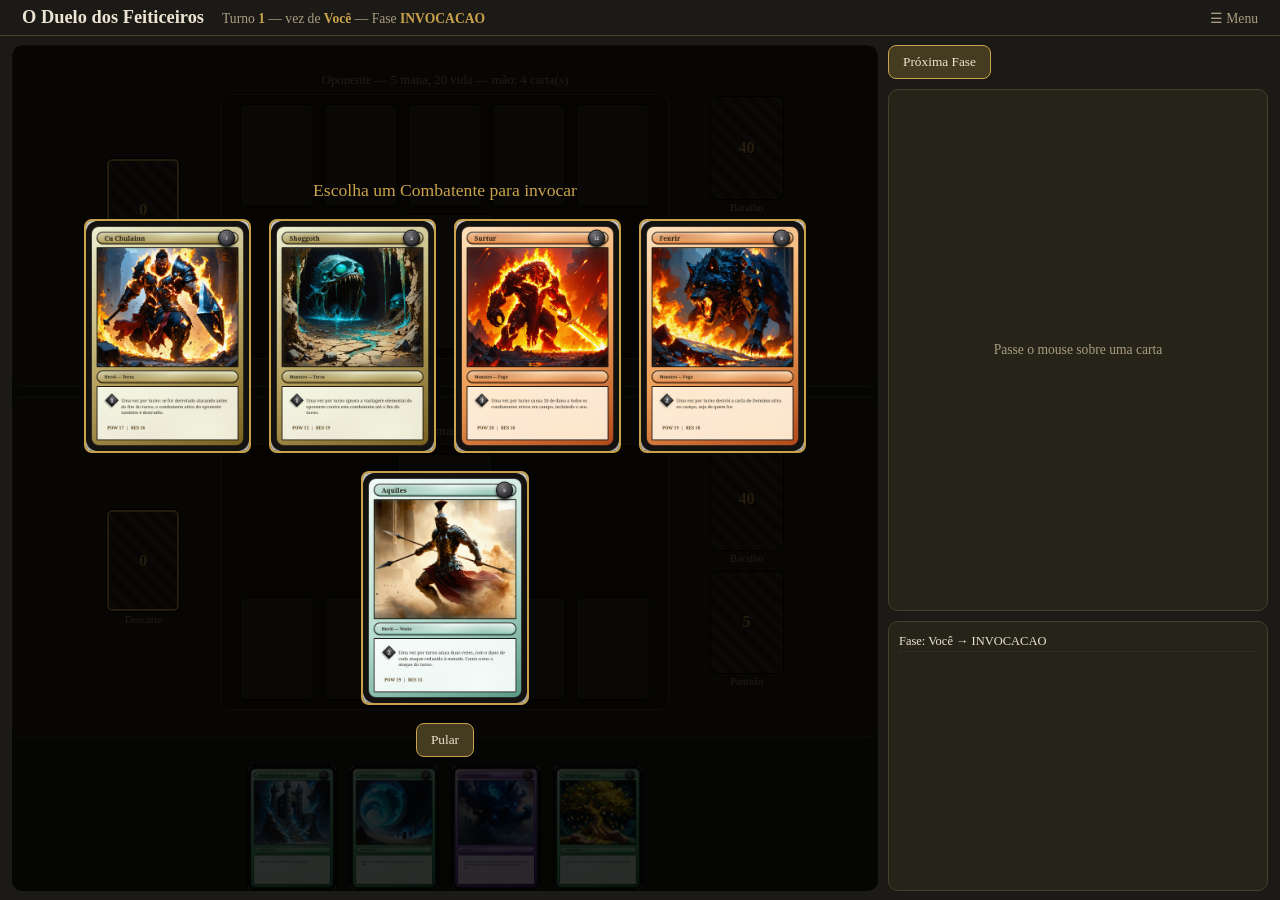
==== commit d63f5d6b: "Add create/join duel room by code on the main menu webgame/menu.html/menu.js: a "Criar Sala de Duelo" ====
--- a/webgame/index.html
+++ b/webgame/index.html
@@ -76,6 +76,7 @@
 <script src="curses.js"></script>
 <script src="actions.js"></script>
 <script src="ai.js"></script>
+<script src="sala.js"></script>
 <script src="rede.js"></script>
 <script src="ui.js"></script>
 <script src="main.js"></script>
--- a/webgame/style.css
+++ b/webgame/style.css
@@ -458,6 +458,23 @@
 .menu-opcoes button.acao { padding: 14px 18px; font-size: 1.05rem; }
 .menu-status { color: var(--text-muted); font-size: 0.85rem; text-align: center; max-width: 420px; }
 
+.menu-multiplayer {
+  display: flex; flex-direction: column; align-items: center; gap: 10px; width: 260px;
+  padding-top: 14px; border-top: 1px solid var(--border);
+}
+.menu-multiplayer button.acao { width: 100%; padding: 14px 18px; font-size: 1.05rem; }
+.menu-divisor { color: var(--text-muted); font-size: 0.8rem; }
+.menu-entrar-sala { display: flex; gap: 8px; width: 100%; }
+.menu-entrar-sala input {
+  flex: 1 1 auto; min-width: 0; background: var(--bg-slot); border: 1px solid var(--border); color: var(--text);
+  border-radius: 6px; padding: 8px 10px; font-family: inherit; font-size: 1rem; letter-spacing: 0.1em; text-transform: uppercase;
+}
+.menu-entrar-sala input::placeholder { color: var(--text-muted); letter-spacing: normal; text-transform: none; }
+.menu-entrar-sala input:focus { outline: none; border-color: var(--accent); }
+.menu-entrar-sala button.acao { flex: 0 0 auto; padding: 8px 14px; font-size: 0.95rem; }
+.menu-sala-status { color: var(--text-muted); font-size: 0.85rem; text-align: center; max-width: 420px; min-height: 1.2em; }
+.menu-sala-status.erro { color: var(--perigo); }
+
 main.tela-deckbuilder { grid-template-rows: 1fr; }
 .pools { grid-column: 1; display: flex; flex-direction: column; gap: 10px; min-height: 0; }
 .pool-secao {
@@ -470,9 +487,26 @@
 .pool-secao__contador.ok { color: var(--accent-2); }
 .pool-secao__contador.invalido { color: var(--perigo); }
 .pool-secao__aviso { color: var(--perigo); font-size: 0.78rem; min-height: 1em; }
+.busca-carta {
+  background: var(--bg-slot); border: 1px solid var(--border); color: var(--text);
+  border-radius: 6px; padding: 6px 10px; font-family: inherit; font-size: 0.85rem;
+  flex: 0 0 auto;
+}
+.busca-carta::placeholder { color: var(--text-muted); }
+.busca-carta:focus { outline: none; border-color: var(--accent); }
+/* Duas colunas por seção — "Disponíveis" (pool inteiro filtrado pela busca,
+   clique ADICIONA) à esquerda, o baralho atual (clique REMOVE) à direita —
+   cada uma rolável de forma independente. */
+.pool-colunas { display: flex; gap: 8px; flex: 1 1 0; min-height: 0; }
+.pool-coluna { flex: 1 1 0; display: flex; flex-direction: column; gap: 4px; min-height: 0; min-width: 0; }
+.pool-coluna__titulo {
+  font-size: 0.72rem; color: var(--text-muted); text-transform: uppercase;
+  letter-spacing: 0.03em; flex: 0 0 auto;
+}
 .pool-grid {
-  display: grid; grid-template-columns: repeat(auto-fill, minmax(76px, 1fr));
-  gap: 8px; overflow-y: auto; flex: 1 1 0; min-height: 0; padding: 4px;
+  display: grid; grid-template-columns: repeat(auto-fill, minmax(64px, 1fr));
+  gap: 6px; overflow-y: auto; flex: 1 1 0; min-height: 0; padding: 4px;
+  align-content: start;
 }
 .carta-pool { cursor: pointer; text-align: center; }
 .carta-pool img {
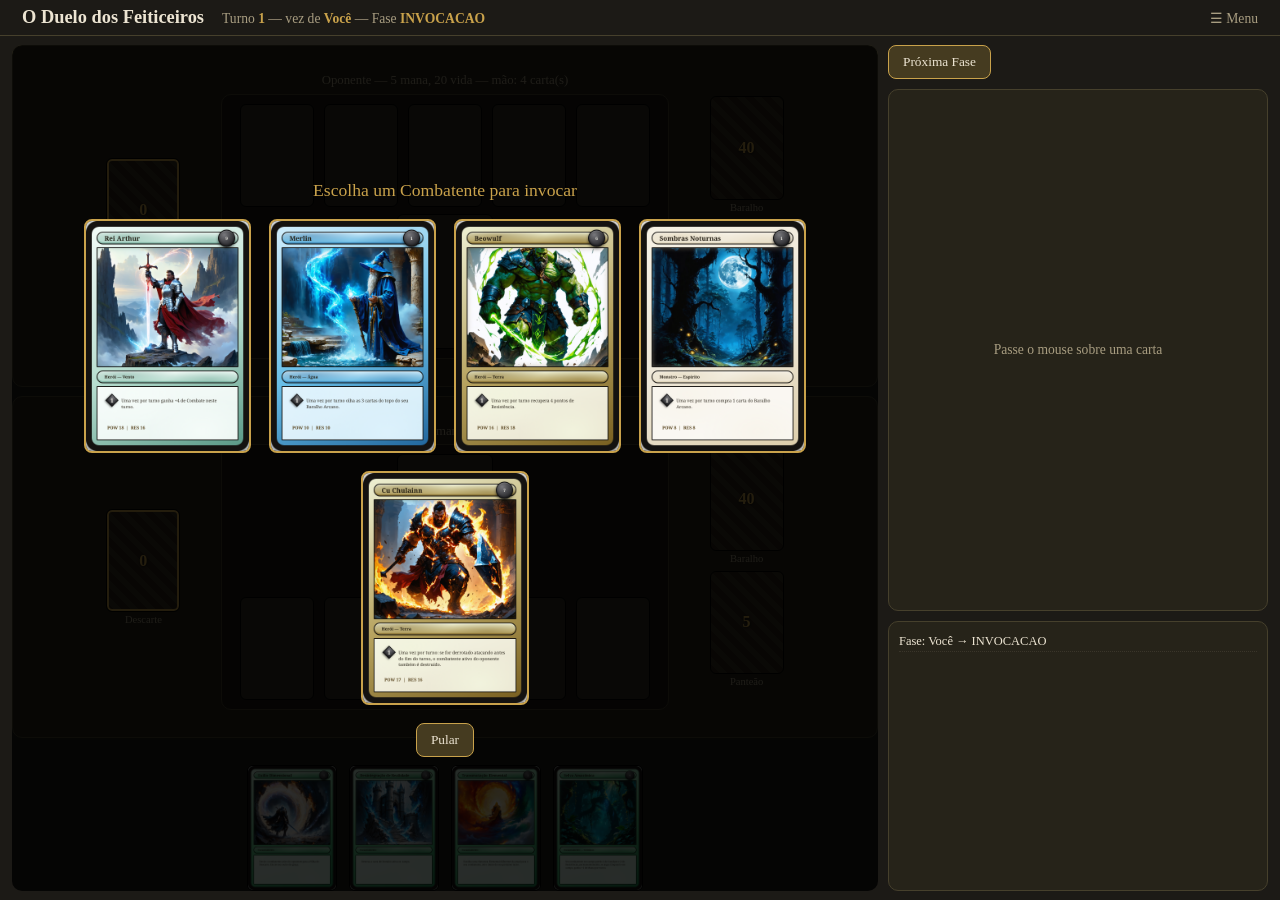
==== commit 0be6b313: "Add best-of-5 match layer: win counting + carried HP between duels webgame/match.js: TCG.criarPartid" ====
--- a/webgame/index.html
+++ b/webgame/index.html
@@ -79,6 +79,7 @@
 <script src="sala.js"></script>
 <script src="rede.js"></script>
 <script src="ui.js"></script>
+<script src="match.js"></script>
 <script src="main.js"></script>
 </body>
 </html>
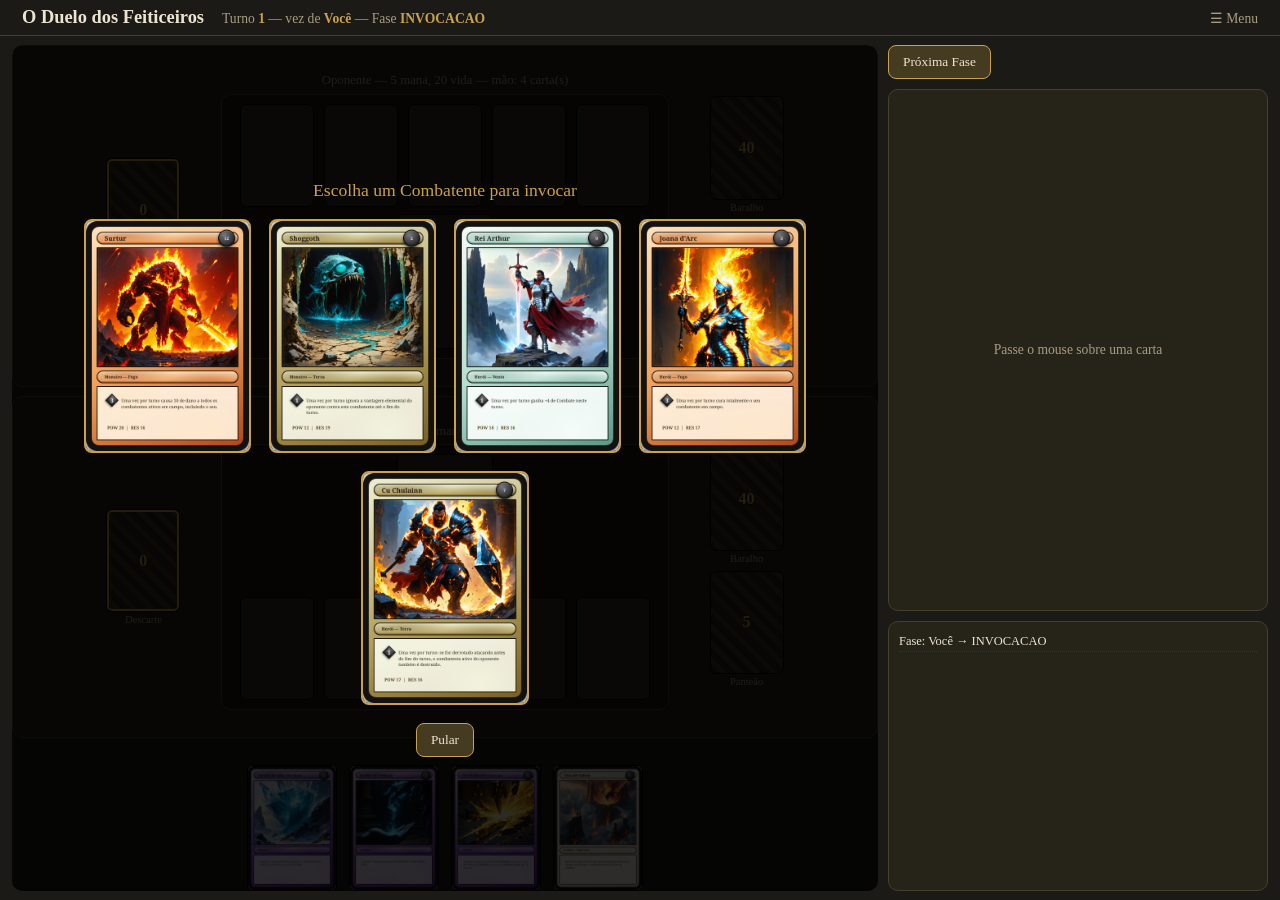
==== commit df7a6a97: "Show match score, next-duel button, and match-over screen webgame/index.html: #overlay-fim gains #fi" ====
--- a/webgame/index.html
+++ b/webgame/index.html
@@ -51,7 +51,18 @@
     <h2 id="fim-titulo"></h2>
     <p id="fim-motivo"></p>
     <p id="fim-resumo"></p>
+    <p id="fim-placar" style="display:none"></p>
     <button class="acao" id="btn-nova-partida">Nova Partida</button>
+    <button class="acao" id="btn-proximo-duelo" style="display:none">Próximo Duelo</button>
+  </div>
+
+  <!-- Distinto de #overlay-fim (fim de UM duelo): só aparece quando a
+       PARTIDA inteira termina (alguém chega a TCG.VITORIAS_PARA_VENCER_PARTIDA
+       vitórias, ver webgame/match.js) — nunca os dois ativos ao mesmo tempo. -->
+  <div id="overlay-fim-partida">
+    <h2 id="partida-titulo"></h2>
+    <p id="partida-placar"></p>
+    <button class="acao" id="btn-voltar-menu">Voltar ao Menu</button>
   </div>
 
   <div id="overlay-descarte">
--- a/webgame/style.css
+++ b/webgame/style.css
@@ -236,13 +236,13 @@
 /* Ocupam so a coluna do tabuleiro (grid-column 1, todas as linhas) — nunca
    a coluna do painel de preview/log, pra dar pra ver a carta em destaque
    enquanto escolhe. */
-#overlay-selecao, #overlay-fim, #overlay-descarte {
+#overlay-selecao, #overlay-fim, #overlay-descarte, #overlay-fim-partida {
   grid-column: 1; grid-row: 1 / -1;
   background: rgba(0,0,0,0.82); border-radius: 10px;
   display: none; align-items: center; justify-content: center; flex-direction: column; gap: 18px;
   z-index: 40; padding: 24px;
 }
-#overlay-selecao.ativo, #overlay-fim.ativo, #overlay-descarte.ativo { display: flex; }
+#overlay-selecao.ativo, #overlay-fim.ativo, #overlay-descarte.ativo, #overlay-fim-partida.ativo { display: flex; }
 #overlay-selecao .opcoes, #overlay-fim .resumo, #overlay-descarte .opcoes {
   display: flex; gap: 18px; flex-wrap: wrap; justify-content: center; max-width: 100%;
 }
@@ -257,8 +257,9 @@
 }
 #overlay-selecao .opcoes img:hover, #overlay-selecao .opcoes img:focus-visible,
 #overlay-descarte .opcoes img:hover, #overlay-descarte .opcoes img:focus-visible { transform: scale(1.5); z-index: 30; position: relative; }
-#overlay-fim h2 { color: var(--accent); font-size: 2rem; margin: 0; }
-#overlay-fim p { color: var(--text-muted); }
+#overlay-fim h2, #overlay-fim-partida h2 { color: var(--accent); font-size: 2rem; margin: 0; }
+#overlay-fim p, #overlay-fim-partida p { color: var(--text-muted); }
+#fim-placar, #partida-placar { color: var(--text); font-size: 1.05rem; }
 
 .acao-invalida { color: var(--perigo); }
 
